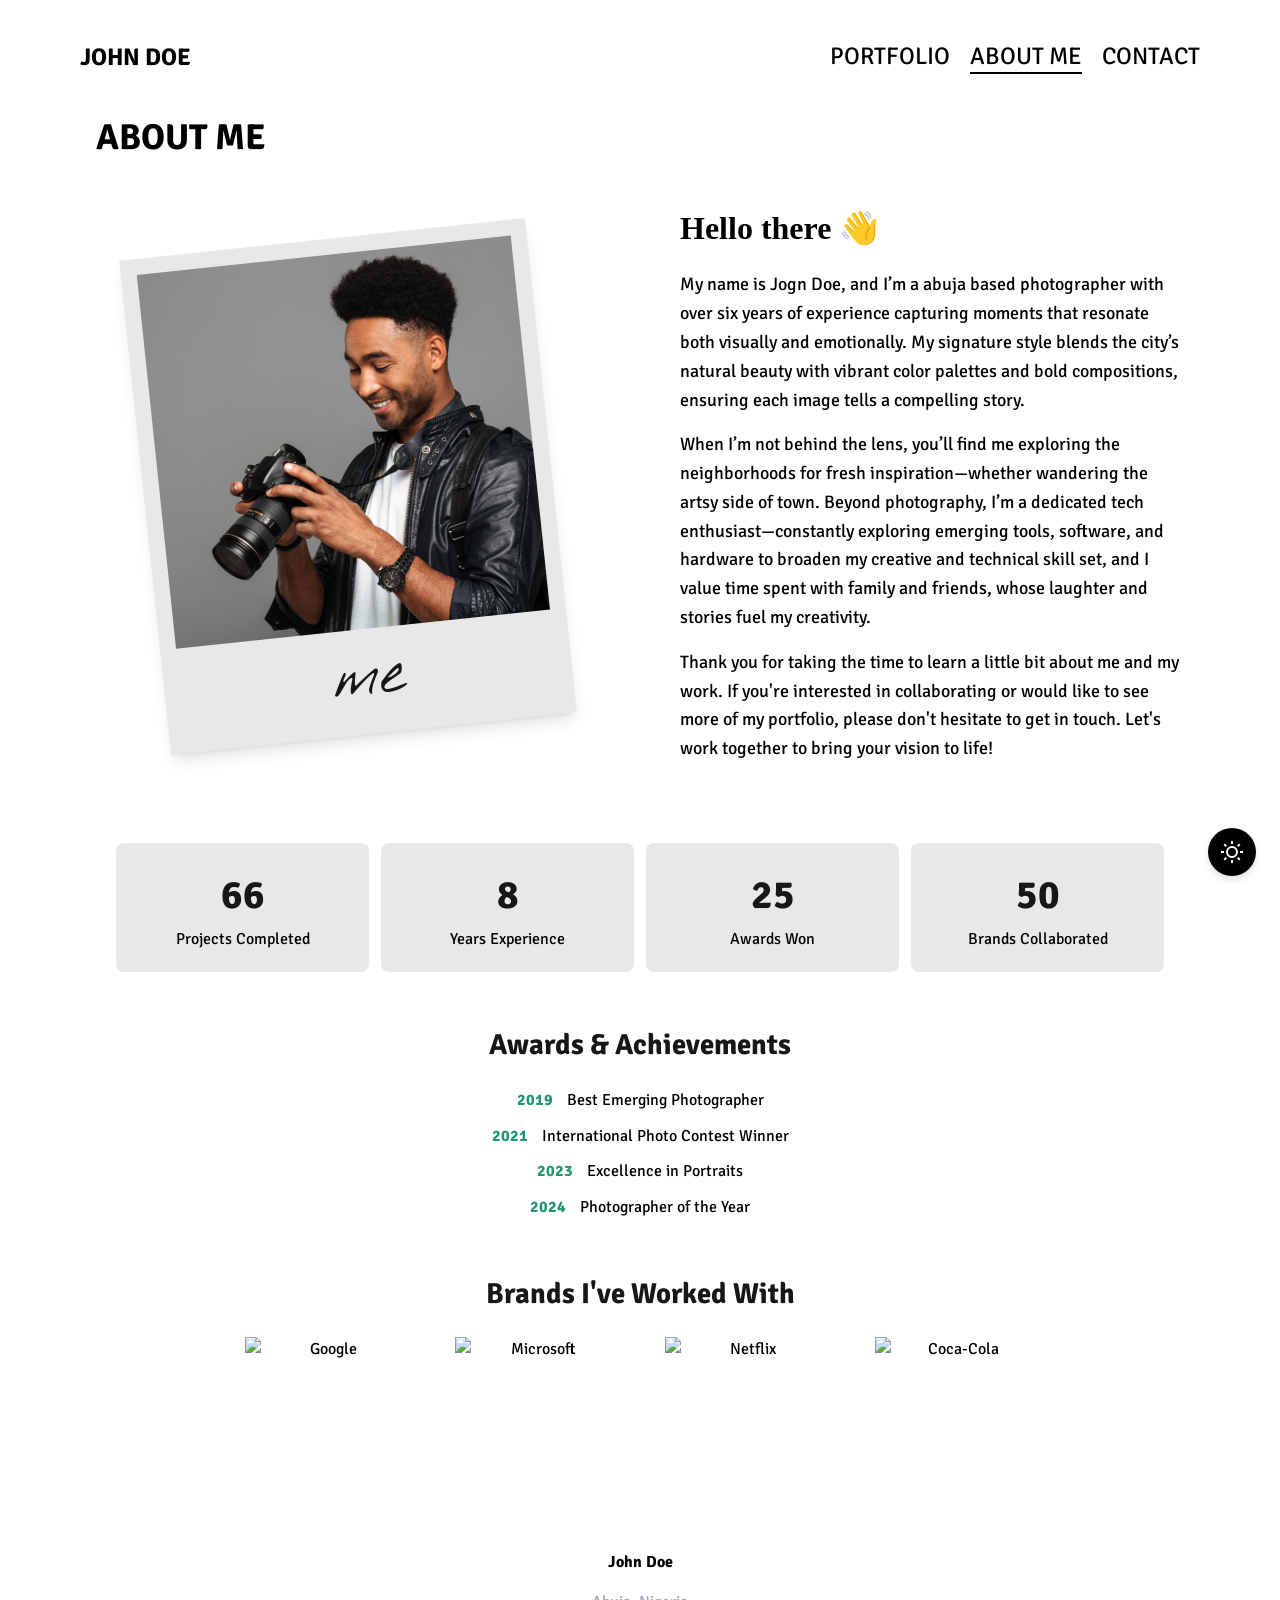
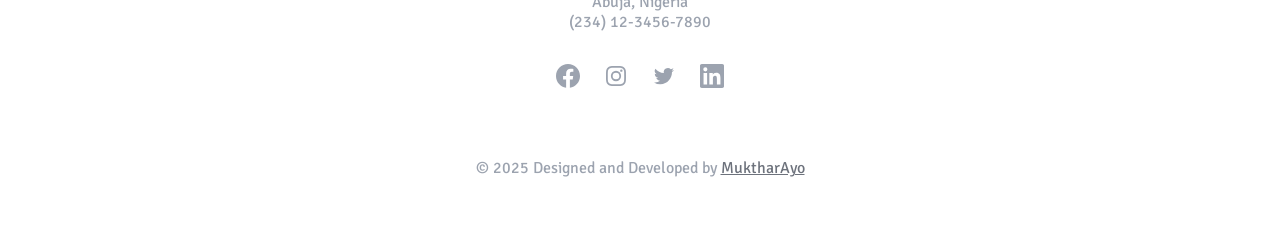
==== About.html @ ddb0d1b8 "Photgrapher portfolio" ====
<!DOCTYPE html>
<html lang="en" class="scroll-smooth">
  <head>
    <meta charset="UTF-8" />
    <meta http-equiv="X-UA-Compatible" content="IE=edge" />
    <meta name="viewport" content="width=device-width, initial-scale=1.0" />
    <title>John Doe - About Me</title>
    <meta
      name="description"
      content="Hello there, I'm John Doe – an intrepid explorer through the lens, on a relentless quest to capture the world's boundless wonders. Join me in unraveling the extraordinary through my lens as I embark on a visual journey like no other."
    />
    <link rel="stylesheet" href="styles.css" />
    <!-- AOS link -->
    <link rel="stylesheet" href="https://unpkg.com/aos@next/dist/aos.css" />
    <!-- Fonts -->
    <link rel="preconnect" href="https://fonts.gstatic.com" crossorigin />
    <link rel="preconnect" href="https://fonts.googleapis.com" />
    <link
      href="https://fonts.googleapis.com/css2?family=Nothing+You+Could+Do&family=Signika:wght@400;700&display=swap"
      rel="stylesheet"
    />
  </head>

  <body>
    <!-- theme-toggle -->
    <div class="theme-toggle" id="themeToggle">
      <svg
        xmlns="http://www.w3.org/2000/svg"
        viewBox="0 0 24 24"
        width="24"
        height="24"
      >
        <path fill="none" d="M0 0h24v24H0z" />
        <path
          d="M12 18a6 6 0 1 1 0-12 6 6 0 0 1 0 12zm0-2a4 4 0 1 0 0-8 4 4 0 0 0 0 8zM11 1h2v3h-2V1zm0 19h2v3h-2v-3zM3.515 4.929l1.414-1.414L7.05 5.636 5.636 7.05 3.515 4.93zM16.95 18.364l1.414-1.414 2.121 2.121-1.414 1.414-2.121-2.121zm2.121-14.85l1.414 1.415-2.121 2.121-1.414-1.414 2.121-2.121zM5.636 16.95l1.414 1.414-2.121 2.121-1.414-1.414 2.121-2.121zM23 11v2h-3v-2h3zM4 11v2H1v-2h3z"
        />
      </svg>
    </div>
    <!-- Navbar -->
    <header class="header">
      <nav class="nav" role="navigation">
        <div class="nav-container">
          <div class="nav-brand">
            <a href="index.html" class="brand-link">John Doe</a>
          </div>
          <div class="nav-toggle">
            <button
              class="hamburger"
              onclick="toggleMenu()"
              aria-label="Toggle menu"
            >
              <span class="hamburger-line"></span>
              <span class="hamburger-line"></span>
              <span class="hamburger-line"></span>
            </button>
          </div>
          <div class="nav-menu" id="navMenu">
            <ul class="nav-list">
              <li class="nav-item">
                <a href="index.html" class="nav-link">PORTFOLIO</a>
              </li>
              <li class="nav-item active">
                <a href="about.html" class="nav-link">ABOUT ME</a>
              </li>
              <li class="nav-item">
                <a href="contact.html" class="nav-link">CONTACT</a>
              </li>
            </ul>
          </div>
        </div>
      </nav>
    </header>

    <!-- Content -->
    <main class="main-content">
      <section class="about-section">
        <div class="container">
          <h1 class="page-title">ABOUT ME</h1>
          <div class="about-grid">
            <div class="about-photo" data-aos="fade-right">
              <div class="photo-card">
                <img
                  src="Assets/Images/close-up-portrait-young-happy-afro-american-man-holding-looking-photo-camera-screen.jpg"
                  alt="John Doe"
                  class="about-image"
                />
                <div class="photo-caption">
                  <p class="caption-text">me</p>
                </div>
              </div>
            </div>

            <div class="about-text" data-aos="fade-left">
              <div class="greeting">
                <p class="greeting-line">
                  Hello there <span class="wave">👋</span>
                </p>
              </div>

              <div class="about-paragraph">
                <p>
                  My name is Jogn Doe, and I’m a abuja based photographer with
                  over six years of experience capturing moments that resonate
                  both visually and emotionally. My signature style blends the
                  city’s natural beauty with vibrant color palettes and bold
                  compositions, ensuring each image tells a compelling story.
                </p>
                <p>
                  When I’m not behind the lens, you’ll find me exploring the
                  neighborhoods for fresh inspiration—whether wandering the
                  artsy side of town. Beyond photography, I’m a dedicated tech
                  enthusiast—constantly exploring emerging tools, software, and
                  hardware to broaden my creative and technical skill set, and I
                  value time spent with family and friends, whose laughter and
                  stories fuel my creativity.
                </p>
                <p>
                  Thank you for taking the time to learn a little bit about me
                  and my work. If you're interested in collaborating or would
                  like to see more of my portfolio, please don't hesitate to get
                  in touch. Let's work together to bring your vision to life!
                </p>
              </div>
            </div>
          </div>
        </div>
      </section>

      <section class="photographer-section">
        <div class="container">
          <!-- Stats -->
          <div class="stats" id="stats">
            <div data-aos="fade-up">
              <div class="stat-item">
                <h2 class="stat-number" data-target="150">0</h2>
                <p>Projects Completed</p>
              </div>
            </div>
            <div data-aos="fade-up" data-aos-delay="100">
              <div class="stat-item" data-aos="fade-up" data-aos-delay="100">
                <h2 class="stat-number" data-target="8">0</h2>
                <p>Years Experience</p>
              </div>
            </div>
            <div data-aos="fade-up" data-aos-delay="200">
              <div class="stat-item">
                <h2 class="stat-number" data-target="25">0</h2>
                <p>Awards Won</p>
              </div>
            </div>
            <div data-aos="fade-up" data-aos-delay="300">
              <div class="stat-item">
                <h2 class="stat-number" data-target="50">0</h2>
                <p>Brands Collaborated</p>
              </div>
            </div>
          </div>

          <!-- Awards Timeline -->
          <div class="awards">
            <h3 data-aos="fade-up">Awards & Achievements</h3>
            <ul>
              <li data-aos="fade-up">
                <span class="year">2019</span> Best Emerging Photographer
              </li>
              <li data-aos="fade-up" data-aos-delay="100">
                <span class="year">2021</span> International Photo Contest
                Winner
              </li>
              <li data-aos="fade-up" data-aos-delay="200">
                <span class="year">2023</span> Excellence in Portraits
              </li>
              <li data-aos="fade-up" data-aos-delay="300">
                <span class="year">2024</span> Photographer of the Year
              </li>
            </ul>
          </div>

          <!-- Brands -->
          <div class="brands">
            <h3 data-aos="fade-up">Brands I've Worked With</h3>
            <div class="brand-logos">
              <div class="brand" data-aos="fade-up">
                <img
                  src="https://upload.wikimedia.org/wikipedia/commons/thumb/2/2f/Google_2015_logo.svg/800px-Google_2015_logo.svg.png"
                  alt="Google"
                />
              </div>
              <div class="brand" data-aos="fade-up" data-aos-delay="100">
                <img
                  src="https://upload.wikimedia.org/wikipedia/commons/thumb/9/96/Microsoft_logo_%282012%29.svg/800px-Microsoft_logo_%282012%29.svg.png"
                  alt="Microsoft"
                />
              </div>
              <div class="brand" data-aos="fade-up" data-aos-delay="200">
                <img
                  src="https://upload.wikimedia.org/wikipedia/commons/thumb/0/08/Netflix_2015_logo.svg/800px-Netflix_2015_logo.svg.png"
                  alt="Netflix"
                />
              </div>
              <div class="brand" data-aos="fade-up" data-aos-delay="300">
                <img
                  src="https://upload.wikimedia.org/wikipedia/commons/thumb/c/ce/Coca-Cola_logo.svg/800px-Coca-Cola_logo.svg.png"
                  alt="Coca-Cola"
                />
              </div>
            </div>
          </div>
        </div>
      </section>
    </main>

    <!-- Footer -->
    <footer class="footer">
      <div class="footer-content">
        <div class="footer-info">
          <p class="footer-name"><strong>John Doe</strong></p>
          <p class="footer-address">
            Abuja, Nigeria<br />
            (234) 12-3456-7890
          </p>
          <div class="social-links">
            <a
              href="https://www.facebook.com"
              target="_blank"
              rel="noreferrer"
              aria-label="Facebook"
            >
              <svg
                width="24"
                height="24"
                fill="currentColor"
                viewBox="0 0 24 24"
              >
                <path
                  d="M24 12c0-6.6-5.4-12-12-12S0 5.4 0 12c0 5.99 4.388 10.954 10.125 11.854v-8.385H7.078V12h3.047V9.356c0-3.007 1.792-4.669 4.533-4.669 1.312 0 2.686.234 2.686.234v2.953H15.83c-1.491 0-1.956.925-1.956 1.874V12h3.328l-.532 3.469h-2.796v8.385C19.612 22.954 24 17.99 24 12z"
                />
              </svg>
            </a>
            <a
              href="https://www.instagram.com"
              target="_blank"
              rel="noreferrer"
              aria-label="Instagram"
            >
              <svg
                width="24"
                height="24"
                fill="currentColor"
                viewBox="0 0 24 24"
              >
                <path
                  d="M12.315 2c2.43 0 2.784.013 3.808.06 1.064.049 1.791.218 2.427.465a4.902 4.902 0 011.772 1.153 4.902 4.902 0 011.153 1.772c.247.636.416 1.363.465 2.427.048 1.067.06 1.407.06 4.123v.08c0 2.643-.012 2.987-.06 4.043-.049 1.064-.218 1.791-.465 2.427a4.902 4.902 0 01-1.153 1.772 4.902 4.902 0 01-1.772 1.153c-.636.247-1.363.416-2.427.465-1.067.048-1.407.06-4.123.06h-.08c-2.643 0-2.987-.012-4.043-.06-1.064-.049-1.791-.218-2.427-.465a4.902 4.902 0 01-1.772-1.153 4.902 4.902 0 01-1.153-1.772c-.247-.636-.416-1.363-.465-2.427-.047-1.024-.06-1.379-.06-3.808v-.63c0-2.43.013-2.784.06-3.808.049-1.064.218-1.791.465-2.427a4.902 4.902 0 011.153-1.772A4.902 4.902 0 015.45 2.525c.636-.247 1.363-.416 2.427-.465C8.901 2.013 9.256 2 11.685 2h.63zm-.081 1.802h-.468c-2.456 0-2.784.011-3.807.058-.975.045-1.504.207-1.857.344-.467.182-.8.398-1.15.748-.35.35-.566.683-.748 1.15-.137.353-.3.882-.344 1.857-.047 1.023-.058 1.351-.058 3.807v.468c0 2.456.011 2.784.058 3.807.045.975.207 1.504.344 1.857.182.466.399.8.748 1.15.35.35.683.566 1.15.748.353.137.882.3 1.857.344 1.054.048 1.37.058 4.041.058h.08c2.597 0 2.917-.01 3.96-.058.976-.045 1.505-.207 1.858-.344.466-.182.8-.398 1.15-.748.35-.35.566-.683.748-1.15.137-.353.3-.882.344-1.857.048-1.055.058-1.37.058-4.041v-.08c0-2.597-.01-2.917-.058-3.96-.045-.976-.207-1.505-.344-1.858a3.097 3.097 0 00-.748-1.15 3.098 3.098 0 00-1.15-.748c-.353-.137-.882-.3-1.857-.344-1.023-.047-1.351-.058-3.807-.058zM12 6.865a5.135 5.135 0 110 10.27 5.135 5.135 0 010-10.27zm0 1.802a3.333 3.333 0 100 6.666 3.333 3.333 0 000-6.666zm5.338-3.205a1.2 1.2 0 110 2.4 1.2 1.2 0 010-2.4z"
                />
              </svg>
            </a>
            <a
              href="https://twitter.com"
              target="_blank"
              rel="noreferrer"
              aria-label="Twitter"
            >
              <svg
                width="24"
                height="24"
                fill="currentColor"
                viewBox="0 0 24 24"
              >
                <path
                  d="M8.29 20.251c7.547 0 11.675-6.253 11.675-11.675 0-.178 0-.355-.012-.53A8.348 8.348 0 0022 5.92a8.19 8.19 0 01-2.357.646 4.118 4.118 0 001.804-2.27 8.224 8.224 0 01-2.605.996 4.107 4.107 0 00-6.993 3.743 11.65 11.65 0 01-8.457-4.287 4.106 4.106 0 001.27 5.477A4.072 4.072 0 012.8 9.713v.052a4.105 4.105 0 003.292 4.022 4.095 4.095 0 01-1.853.07 4.108 4.108 0 003.834 2.85A8.233 8.233 0 012 18.407a11.616 11.616 0 006.29 1.84"
                />
              </svg>
            </a>
            <a
              href="https://www.linkedin.com"
              target="_blank"
              rel="noreferrer"
              aria-label="LinkedIn"
            >
              <svg
                width="24"
                height="24"
                fill="currentColor"
                viewBox="0 0 24 24"
              >
                <path
                  d="M20.447 20.452h-3.554v-5.569c0-1.328-.027-3.037-1.852-3.037-1.853 0-2.136 1.445-2.136 2.939v5.667H9.351V9h3.414v1.561h.046c.477-.9 1.637-1.85 3.37-1.85 3.601 0 4.267 2.37 4.267 5.455v6.286zM5.337 7.433a2.062 2.062 0 01-2.063-2.065 2.064 2.064 0 112.063 2.065zm1.782 13.019H3.555V9h3.564v11.452zM22.225 0H1.771C.792 0 0 .774 0 1.729v20.542C0 23.227.792 24 1.771 24h20.451C23.2 24 24 23.227 24 22.271V1.729C24 .774 23.2 0 22.222 0h.003z"
                />
              </svg>
            </a>
          </div>
        </div>
        <p class="footer-credit">
          © 2025 Designed and Developed by
          <a href="https://github.com/MuktharAyo" class="credit-link"
            >MuktharAyo</a
          >
        </p>
      </div>
    </footer>

    <script>
      document.addEventListener("DOMContentLoaded", () => {
        const counters = document.querySelectorAll(".stat-number");
        const speed = 200;

        counters.forEach((counter) => {
          const updateCount = () => {
            const target = +counter.getAttribute("data-target");
            const count = +counter.innerText;
            const increment = Math.ceil(target / speed);

            if (count < target) {
              counter.innerText = count + increment;
              setTimeout(updateCount, 20);
            } else {
              counter.innerText = target;
            }
          };
          updateCount();
        });
      });
    </script>
    <script src="script.js"></script>
    <!-- AOS scroll-reveal-js -->
    <script src="https://unpkg.com/aos@next/dist/aos.js"></script>
    <script>
      AOS.init({
        duration: 800,
        offset: 50,
      });
      // AOS.init();
    </script>
  </body>
</html>
---- styles.css ----
/* Reset and Base Styles */
* {
  margin: 0;
  padding: 0;
  box-sizing: border-box;
  outline: none;
}
:root {
  /* dark-mode */
  --bg: #000000;
  --fg: #ffffff;
  --card-bg: #171717;
  --title-text: #e2e8f0;
  --subtitle: #9ca3af;
  --other: #6d727c;
}

.light {
  /* light mode overrides */
  --bg: #ffffff;
  --fg: #000000;
  --card-bg: #e8e8e8;
  --title-text: #171717;
  --subtitle: #9ca3af;
  --other: #6d727c;
}

html {
  scroll-behavior: smooth;
}

body {
  font-family: "Signika", sans-serif;
  line-height: 1.6;
  color: var(--fg);
  background-color: var(--bg);
  transition: background-color 0.3s, color 0.3s;
  padding: 0 1.25rem;
}

/* Container */
.container {
  max-width: 1200px;
  margin: 0 auto;
  padding: 0 1rem;
  overflow: hidden;
}

/* Typography */
h1,
h2,
h3,
h4,
h5,
h6 {
  font-family: "Signika", sans-serif;
  font-weight: 700;
}

.page-title {
  font-size: 2.25rem;
  line-height: 2.5rem;
  font-weight: 700;
  padding-top: 2.5rem;
  padding-bottom: 2rem;
}

/* Header and Navigation */
.header {
  display: flex;
  width: 100%;
  overflow: hidden;
  padding-top: 2.5rem;
  padding-bottom: 0.25rem;
}

.nav {
  width: 100%;
}

.nav-container {
  max-width: 1200px;
  margin: 0 auto;
  display: flex;
  flex-wrap: wrap;
  align-items: center;
  justify-content: space-between;
}

.nav-brand {
  margin-right: 1rem;
}

.brand-link {
  font-size: 1.5rem;
  line-height: 2rem;
  font-family: "Signika", sans-serif;
  font-weight: 700;
  text-transform: uppercase;
  text-decoration: none;
  color: inherit;
}

.nav-toggle {
  display: none;
  margin-left: auto;
}

.hamburger {
  background: none;
  border: none;
  width: 1.25rem;
  height: 1.25rem;
  position: relative;
  cursor: pointer;
  -webkit-tap-highlight-color: transparent;
}

.hamburger-line {
  display: block;
  position: absolute;
  height: 0.125rem;
  width: 1.25rem;
  background-color: var(--fg);
  transition: all 0.5s ease-in-out;
}

.hamburger-line:nth-child(1) {
  top: 0.375rem;
}

.hamburger-line:nth-child(2) {
  top: 0.625rem;
}

.hamburger-line:nth-child(3) {
  top: 0.875rem;
}

.hamburger.active .hamburger-line:nth-child(1) {
  transform: rotate(45deg);
  top: 0.625rem;
}

.hamburger.active .hamburger-line:nth-child(2) {
  opacity: 0;
}

.hamburger.active .hamburger-line:nth-child(3) {
  transform: rotate(-45deg);
  top: 0.625rem;
}

.nav-menu {
  width: 100%;
  max-height: 0;
  overflow: hidden;
  transition: max-height 0.5s ease-out;
}

.nav-menu.active {
  max-height: 200px;
}

.nav-list {
  display: flex;
  flex-direction: column;
  list-style: none;
  margin-top: 1.25rem;
}

.nav-item {
  transition: all 0.3s ease;
  position: relative;
  max-width: max-content;
}

.nav-link {
  font-family: "Signika", sans-serif;
  font-size: 1.5rem;
  line-height: 2rem;
  text-decoration: none;
  color: inherit;
  display: block;
  padding: 0.5rem 0;
  -webkit-tap-highlight-color: transparent;
}

.nav-item.active .nav-link::after {
  content: "";
  display: block;
  height: 0.125rem;
  background-color: currentColor;
  width: 100%;
}

.nav-item:not(.active) .nav-link::after {
  content: "";
  display: block;
  height: 0.125rem;
  background-color: currentColor;
  width: 0;
  transition: width 0.5s ease;
}

.nav-item:not(.active):hover .nav-link::after {
  width: 100%;
}

/* Desktop Navigation */
@media (max-width: 767px) {
  .nav-toggle {
    display: block;
  }
}
@media (min-width: 768px) {
  /* .nav-toggle {
    display: block;
  } */

  .nav-menu {
    width: auto;
    max-height: none;
    flex-grow: 1;
    display: flex;
    align-items: center;
  }

  .nav-list {
    flex-direction: row;
    margin-top: 0;
    margin-left: auto;
    gap: 1.25rem;
  }

  .nav-link {
    padding: 0;
  }

  .nav-item.active .nav-link::after,
  .nav-item:not(.active) .nav-link::after {
    display: block;
  }

  body {
    padding: 0 5rem;
  }
}

/* Main Content */
/* .main-content {
  min-height: 50vh;
} */

/* Gallery Styles */
/* .gallery {
  color: #ff0000;
} */

.gallery-grid {
  columns: 3;
  gap: 8px;
}

.gallery-grid a {
  display: block;
  overflow: hidden;
  position: relative;
  margin-bottom: 8px;
}

.gallery-image {
  display: block;
  width: 100%;
  height: 100%;
  object-fit: cover;
  object-position: center;
  transition: all 1s;
}

.gallery-grid a:hover .gallery-image {
  transform: scale(1.1);
}

/* Responsive Gallery */
@media (max-width: 767px) {
  .gallery-grid {
    columns: 2;
  }
}

/* About Page Styles */

.about-grid {
  display: grid;
  grid-template-columns: 1fr 1fr;
  gap: 5rem;
  align-items: center;
}

.about-photo {
  padding: 3rem;
}
.photo-card {
  background-color: var(--card-bg);
  padding: 1rem;
  box-shadow: 0 10px 15px -3px rgba(0, 0, 0, 0.1),
    0 4px 6px -4px rgba(0, 0, 0, 0.1);
  transition: all 0.5s ease;
  transform: rotate(-6deg);
}
.photo-card:hover {
  transform: rotate(0deg);
}
.about-image {
  width: 100%;
  aspect-ratio: 1;
  object-fit: cover;
}

.photo-caption {
  padding: 10px;
  text-align: center;
}
.caption-text {
  color: var(--title-text);
  font-size: 3.75rem;
  line-height: 1;
  font-family: "Nothing You Could Do", cursive;
}

.about-text {
  display: flex;
  flex-direction: column;
  gap: 1.3rem;
}
.greeting {
  text-align: left;
  line-height: 1.5;
}
.greeting-line {
  font-size: 2rem;
  line-height: 2.25rem;
  font-family: serif;
  font-weight: 700;
  margin-bottom: 0.25rem;
}
.about-paragraph {
  display: flex;
  flex-direction: column;
  gap: 1rem;
}
.about-paragraph p {
  font-size: 18px;
  font-weight: 400;
}
.wave {
  animation: wave 2.5s infinite;
  transform-origin: 70% 70%;
  display: inline-block;
}

@keyframes wave {
  0% {
    transform: rotate(0deg);
  }
  10% {
    transform: rotate(14deg);
  }
  20% {
    transform: rotate(-8deg);
  }
  30% {
    transform: rotate(14deg);
  }
  40% {
    transform: rotate(-4deg);
  }
  50% {
    transform: rotate(10deg);
  }
  60% {
    transform: rotate(0deg);
  }
  100% {
    transform: rotate(0deg);
  }
}

.photographer-section {
  padding: 60px 20px;
  text-align: center;
  overflow: hidden;
}
.stats {
  display: grid;
  grid-template-columns: repeat(4, 1fr);
  gap: 12px;
  margin-bottom: 50px;
}
.stat-item {
  background: var(--card-bg);
  padding: 20px;
  border-radius: 8px;
}
.stat-number {
  font-size: 2.5em;
  margin: 0;
  color: var(--title-text);
}
.awards {
  margin-bottom: 50px;
}
.awards h3 {
  margin-bottom: 20px;
  font-size: 1.8em;
  color: var(--title-text);
}
.awards ul {
  list-style: none;
  padding: 0;
}
.awards li {
  margin: 10px 0;
  opacity: 0;
}
.year {
  font-weight: bold;
  margin-right: 10px;
  color: #219673;
}

.brands h3 {
  margin-bottom: 20px;
  font-size: 1.8em;
  color: var(--title-text);
}
.brand-logos {
  display: flex;
  justify-content: center;
  align-items: center;
  gap: 50px;
  flex-wrap: wrap;
}
.brand {
  min-width: 160px;
  max-width: 170px;
  max-height: max-content;
  overflow: hidden;
}
.brand img {
  display: inline-block;
  width: 100%;
}
@media (max-width: 768px) {
  .about-grid {
    grid-template-columns: 1fr;
    gap: 3.5rem;
    margin-top: 2rem;
  }
  .about-text {
    text-align: center;
  }
  .about-photo {
    padding: 1.5rem;
  }
  .greeting {
    text-align: center;
  }
   .photo-card {
    transform: rotate(0deg);
  }
  .stats {
    grid-template-columns: 1fr 1fr;
    margin-bottom: 50px;
  }
  .stat-item {
    width: 200px;
    height: 200px;
  }
  @media (max-width: 525px) {
    .stat-item {
      width: 180px;
      height: 180px;
    }
    .brand-logos {
      gap: 24px;
    }
  }
  @media (max-width: 450px) {
    .stat-item {
      width: 160px;
      height: 160px;
    }
  }
}

/* Contact Page Styles */
.contact-grid {
  display: grid;
  grid-template-columns: 1fr 1fr;
  gap: 4rem;
  align-items: center;
}

.contact-form {
  max-width: 768px;
}

.form {
  display: flex;
  flex-direction: column;
  gap: 2rem;
}

.form-group {
  display: flex;
  flex-direction: column;
  gap: 8px;
}

.form-label {
  display: block;
  font-size: 0.875rem;
  line-height: 1.25rem;
  font-weight: 500;
  color: var(--subtitle);
}

.form-input,
.form-textarea {
  box-shadow: 0 1px 2px 0 rgba(0, 0, 0, 0.05);
  background: var(--card-bg);
  border: none;
  color: var(--fg);
  font-size: 0.875rem;
  line-height: 1.25rem;
  border-radius: 0.5rem;
  padding: 0.75rem;
  width: 100%;
  transition: all 0.3s ease;
}
.form-input::placeholder,
.form-textarea::placeholder {
  color: var(--other);
}
.form-input:focus,
.form-textarea:focus {
  border: 1px solid var(--fg);
}
.form-textarea {
  resize: vertical;
}

.form-button {
  padding: 0.75rem 1.25rem;
  font-size: 0.875rem;
  line-height: 1.25rem;
  font-weight: 500;
  text-align: center;
  background: var(--fg);
  color: var(--bg);
  border: 1px solid var(--fg);
  border-radius: 0.5rem;
  cursor: pointer;
  transition: all 0.4s ease;
  width: fit-content;
}
.form-button:hover {
  background: none;
  color: var(--fg);
}

.contact-image {
  display: flex;
  position: relative;
  padding: 3rem;
}

.contact-photo-card {
  background-color: var(--card-bg);
  padding: 16px;
  box-shadow: 0 10px 15px -3px rgba(0, 0, 0, 0.1),
    0 4px 6px -4px rgba(0, 0, 0, 0.1);
  border: 1px solid var(--fg);
  transition: all 0.5s ease;
  transform: rotate(6deg);
  position: relative;
}

.contact-photo-card:hover {
  transform: rotate(0deg);
}

.contact-photo {
  aspect-ratio: 1;
  width: 100%;
  object-fit: cover;
  filter: grayscale();
}

/* Desktop Contact Page */
@media (max-width: 768px) {
  .contact-grid {
    grid-template-columns: 1fr;
  }
  .contact-image {
    order: 1;
  }
  .contact-form {
    order: 2;
  }
  .contact-photo-card {
    transform: rotate(0deg);
  }
}

/* Footer Styles */
.footer {
  margin-top: 4rem;
}

.footer-content {
  max-width: 1280px;
  padding: 4rem 0;
  margin: 0 auto;
  display: grid;
  grid-template-columns: 1fr;
  gap: 2rem;
  text-align: center;
}

.footer-info {
  display: flex;
  flex-direction: column;
  align-items: center;
}

.footer-name {
  font-family: "Signika", sans-serif;
  font-weight: 700;
}

.footer-address {
  margin-top: 1rem;
  font-size: 1rem;
  line-height: 1.25rem;
  color: var(--subtitle);
}

.social-links {
  display: flex;
  margin: 0 auto;
  gap: 1.5rem;
  margin-top: 2rem;
  color: var(--subtitle);
}

.social-links a {
  transition: opacity 0.3s ease;
  color: inherit;
}

.social-links a:hover {
  opacity: 0.75;
}

.footer-credit {
  margin-top: 2rem;
  font-size: 1rem;
  line-height: 1rem;
  color: var(--subtitle);
  text-align: center;
}

.credit-link {
  color: var(--other);
  text-decoration: underline;
}

/* Responsive adjustments */
@media (max-width: 640px) {
  .container {
    padding: 0;
  }
  .page-title {
    font-size: 2rem;
  }
}

/* Theme toggle */
.theme-toggle {
  position: fixed;
  bottom: 1.5rem;
  right: 1.5rem;
  width: 3rem;
  height: 3rem;
  border-radius: 50%;
  background-color: #fff;
  display: flex;
  align-items: center;
  justify-content: center;
  cursor: pointer;
  box-shadow: 0 4px 6px rgba(0, 0, 0, 0.1);
  z-index: 100;
  transition: background-color 0.4s, transform 0.4s;
}
.theme-toggle svg {
  fill: black;
}
.light .theme-toggle svg {
  fill: #fff;
}
.light .theme-toggle {
  background-color: #000;
  color: #fff;
}
.theme-toggle:hover {
  transform: scale(1.1);
}
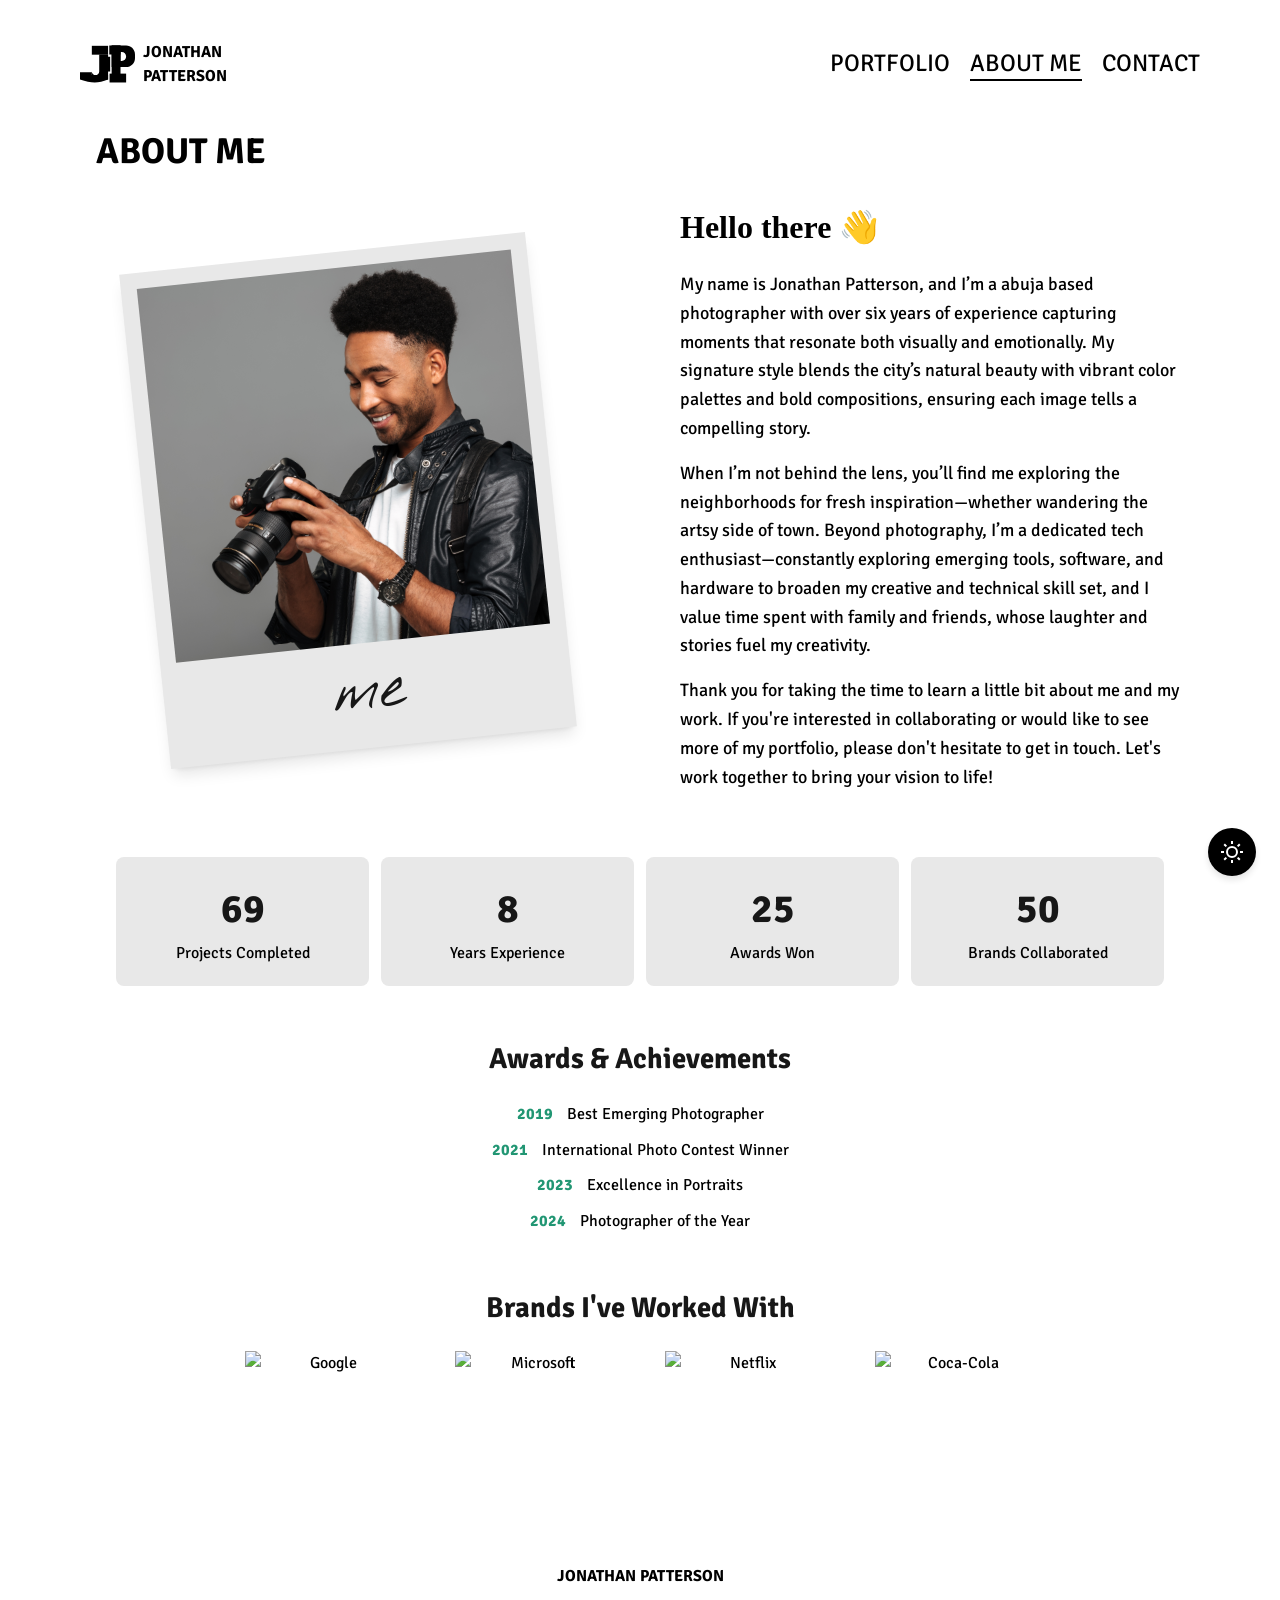
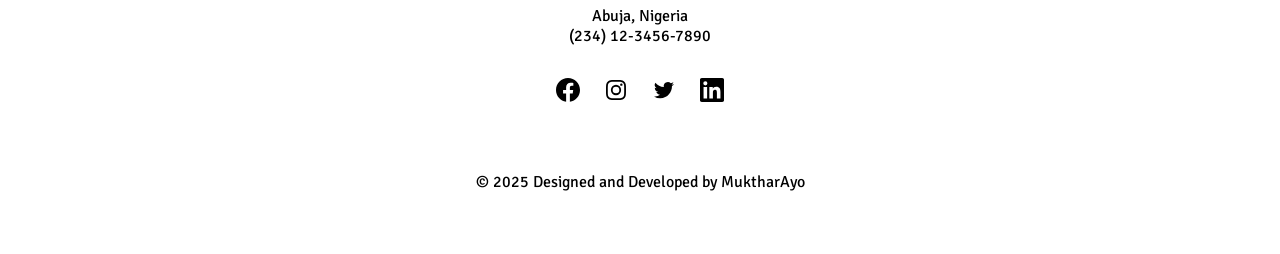
==== commit f97f7ddd: "Updated" ====
--- a/About.html
+++ b/About.html
@@ -4,11 +4,12 @@
     <meta charset="UTF-8" />
     <meta http-equiv="X-UA-Compatible" content="IE=edge" />
     <meta name="viewport" content="width=device-width, initial-scale=1.0" />
-    <title>John Doe - About Me</title>
+    <title>Jonathan Patterson - About Me</title>
     <meta
       name="description"
-      content="Hello there, I'm John Doe – an intrepid explorer through the lens, on a relentless quest to capture the world's boundless wonders. Join me in unraveling the extraordinary through my lens as I embark on a visual journey like no other."
+      content="Hello there, I'm Jonathan Patterson – an intrepid explorer through the lens, on a relentless quest to capture the world's boundless wonders. Join me in unraveling the extraordinary through my lens as I embark on a visual journey like no other."
     />
+    <link rel="icon" href="Assets/Images/JP-Logo.svg" />
     <link rel="stylesheet" href="styles.css" />
     <!-- AOS link -->
     <link rel="stylesheet" href="https://unpkg.com/aos@next/dist/aos.css" />
@@ -41,7 +42,50 @@
       <nav class="nav" role="navigation">
         <div class="nav-container">
           <div class="nav-brand">
-            <a href="index.html" class="brand-link">John Doe</a>
+               <a href="index.html" class="brand-link"
+              >
+              <svg
+                xmlns="http://www.w3.org/2000/svg"
+                width="50"
+                height="35"
+                viewBox="0 0 50 35"
+                fill="none"
+              >
+                <path
+                  d="M28.7634 0.698914H36.8279V27.5806H28.7634V0.698914Z"
+                  fill="white"
+                />
+                <path
+                  d="M26.6129 0.698918L36.8279 0.698914L36.828 8.76343H26.6129V0.698918Z"
+                  fill="white"
+                />
+                <path
+                  d="M26.8817 26.2365H41.9355V34.3011H26.8817V26.2365Z"
+                  fill="white"
+                />
+                <path
+                  d="M41.9353 0.698914C46.3892 0.698914 49.9997 4.30949 49.9998 8.76337V12.2585C49.9995 16.7122 46.3891 20.3229 41.9353 20.3229H28.7634V0.698914H41.9353ZM36.8279 6.61298V14.6774H37.9031C40.13 14.6774 41.9353 12.8721 41.9353 10.6452C41.9353 8.41825 40.13 6.61298 37.9031 6.61298H36.8279Z"
+                  fill="white"
+                />
+                <path
+                  d="M25.2688 10.914H27.4194V24.3548H25.2688V10.914Z"
+                  fill="white"
+                />
+                <path
+                  d="M10.7527 0.967734H25.5376V9.03225H10.7527V0.967734Z"
+                  fill="white"
+                />
+                <path
+                  d="M25.5376 31.6129H10.7527V24.2204C10.7527 26.0761 12.2572 27.5807 14.113 27.5807C15.9687 27.5806 17.4733 26.0761 17.4733 24.2204V8.76343H25.5376V31.6129Z"
+                  fill="white"
+                />
+                <path
+                  d="M10.7529 27.5809H25.5381V31.6679C16.1592 35.2986 10.4827 35.0579 0 31.6679V24.8925H10.7529V27.5809Z"
+                  fill="white"
+                />
+              </svg>
+              <span>Jonathan <br>Patterson</span>
+            </a>
           </div>
           <div class="nav-toggle">
             <button
@@ -81,7 +125,7 @@
               <div class="photo-card">
                 <img
                   src="Assets/Images/close-up-portrait-young-happy-afro-american-man-holding-looking-photo-camera-screen.jpg"
-                  alt="John Doe"
+                  alt="Jonathan Patterson"
                   class="about-image"
                 />
                 <div class="photo-caption">
@@ -99,7 +143,7 @@
 
               <div class="about-paragraph">
                 <p>
-                  My name is Jogn Doe, and I’m a abuja based photographer with
+                  My name is Jonathan Patterson, and I’m a abuja based photographer with
                   over six years of experience capturing moments that resonate
                   both visually and emotionally. My signature style blends the
                   city’s natural beauty with vibrant color palettes and bold
@@ -214,7 +258,7 @@
     <footer class="footer">
       <div class="footer-content">
         <div class="footer-info">
-          <p class="footer-name"><strong>John Doe</strong></p>
+          <p class="footer-name"><strong>Jonathan Patterson</strong></p>
           <p class="footer-address">
             Abuja, Nigeria<br />
             (234) 12-3456-7890
--- a/styles.css
+++ b/styles.css
@@ -12,7 +12,6 @@
   --card-bg: #171717;
   --title-text: #e2e8f0;
   --subtitle: #9ca3af;
-  --other: #6d727c;
 }
 
 .light {
@@ -22,7 +21,6 @@
   --card-bg: #e8e8e8;
   --title-text: #171717;
   --subtitle: #9ca3af;
-  --other: #6d727c;
 }
 
 html {
@@ -56,6 +54,9 @@
   font-family: "Signika", sans-serif;
   font-weight: 700;
 }
+a {
+  text-decoration: none;
+}
 
 .page-title {
   font-size: 2.25rem;
@@ -92,13 +93,24 @@
 }
 
 .brand-link {
-  font-size: 1.5rem;
-  line-height: 2rem;
+  display: flex;
+  align-items: center;
+  gap: 8px;
+}
+.brand-link svg {
+  width: 55px;
+  height: 40px;
+}
+.light .brand-link svg path {
+  fill: var(--fg);
+}
+.brand-link span {
+  font-size: 1rem;
+  line-height: 1.5;
   font-family: "Signika", sans-serif;
   font-weight: 700;
   text-transform: uppercase;
-  text-decoration: none;
-  color: inherit;
+  color: var(--fg);
 }
 
 .nav-toggle {
@@ -179,7 +191,6 @@
   font-family: "Signika", sans-serif;
   font-size: 1.5rem;
   line-height: 2rem;
-  text-decoration: none;
   color: inherit;
   display: block;
   padding: 0.5rem 0;
@@ -207,17 +218,30 @@
   width: 100%;
 }
 
-/* Desktop Navigation */
 @media (max-width: 767px) {
   .nav-toggle {
     display: block;
   }
-}
+  @media (max-width: 600px) {
+    .header {
+      padding-top: 1.5rem;
+    }
+    .brand-link {
+      gap: 5px;
+    }
+    .brand-link svg {
+      width: 40px;
+      height: 25px;
+    }
+
+    .brand-link span {
+      font-size: 0.7rem;
+      line-height: 1.2;
+    }
+  }
+}
+/* Desktop Navigation */
 @media (min-width: 768px) {
-  /* .nav-toggle {
-    display: block;
-  } */
-
   .nav-menu {
     width: auto;
     max-height: none;
@@ -467,7 +491,7 @@
   .greeting {
     text-align: center;
   }
-   .photo-card {
+  .photo-card {
     transform: rotate(0deg);
   }
   .stats {
@@ -639,13 +663,14 @@
 .footer-name {
   font-family: "Signika", sans-serif;
   font-weight: 700;
+  text-transform: uppercase;
 }
 
 .footer-address {
   margin-top: 1rem;
   font-size: 1rem;
   line-height: 1.25rem;
-  color: var(--subtitle);
+  color: var(--fg);
 }
 
 .social-links {
@@ -653,7 +678,7 @@
   margin: 0 auto;
   gap: 1.5rem;
   margin-top: 2rem;
-  color: var(--subtitle);
+  color: var(--fg);
 }
 
 .social-links a {
@@ -669,13 +694,15 @@
   margin-top: 2rem;
   font-size: 1rem;
   line-height: 1rem;
-  color: var(--subtitle);
+  color: var(--fg);
   text-align: center;
 }
 
 .credit-link {
-  color: var(--other);
-  text-decoration: underline;
+  color: var(--fg);
+}
+.credit-link:hover {
+ text-decoration: underline;
 }
 
 /* Responsive adjustments */
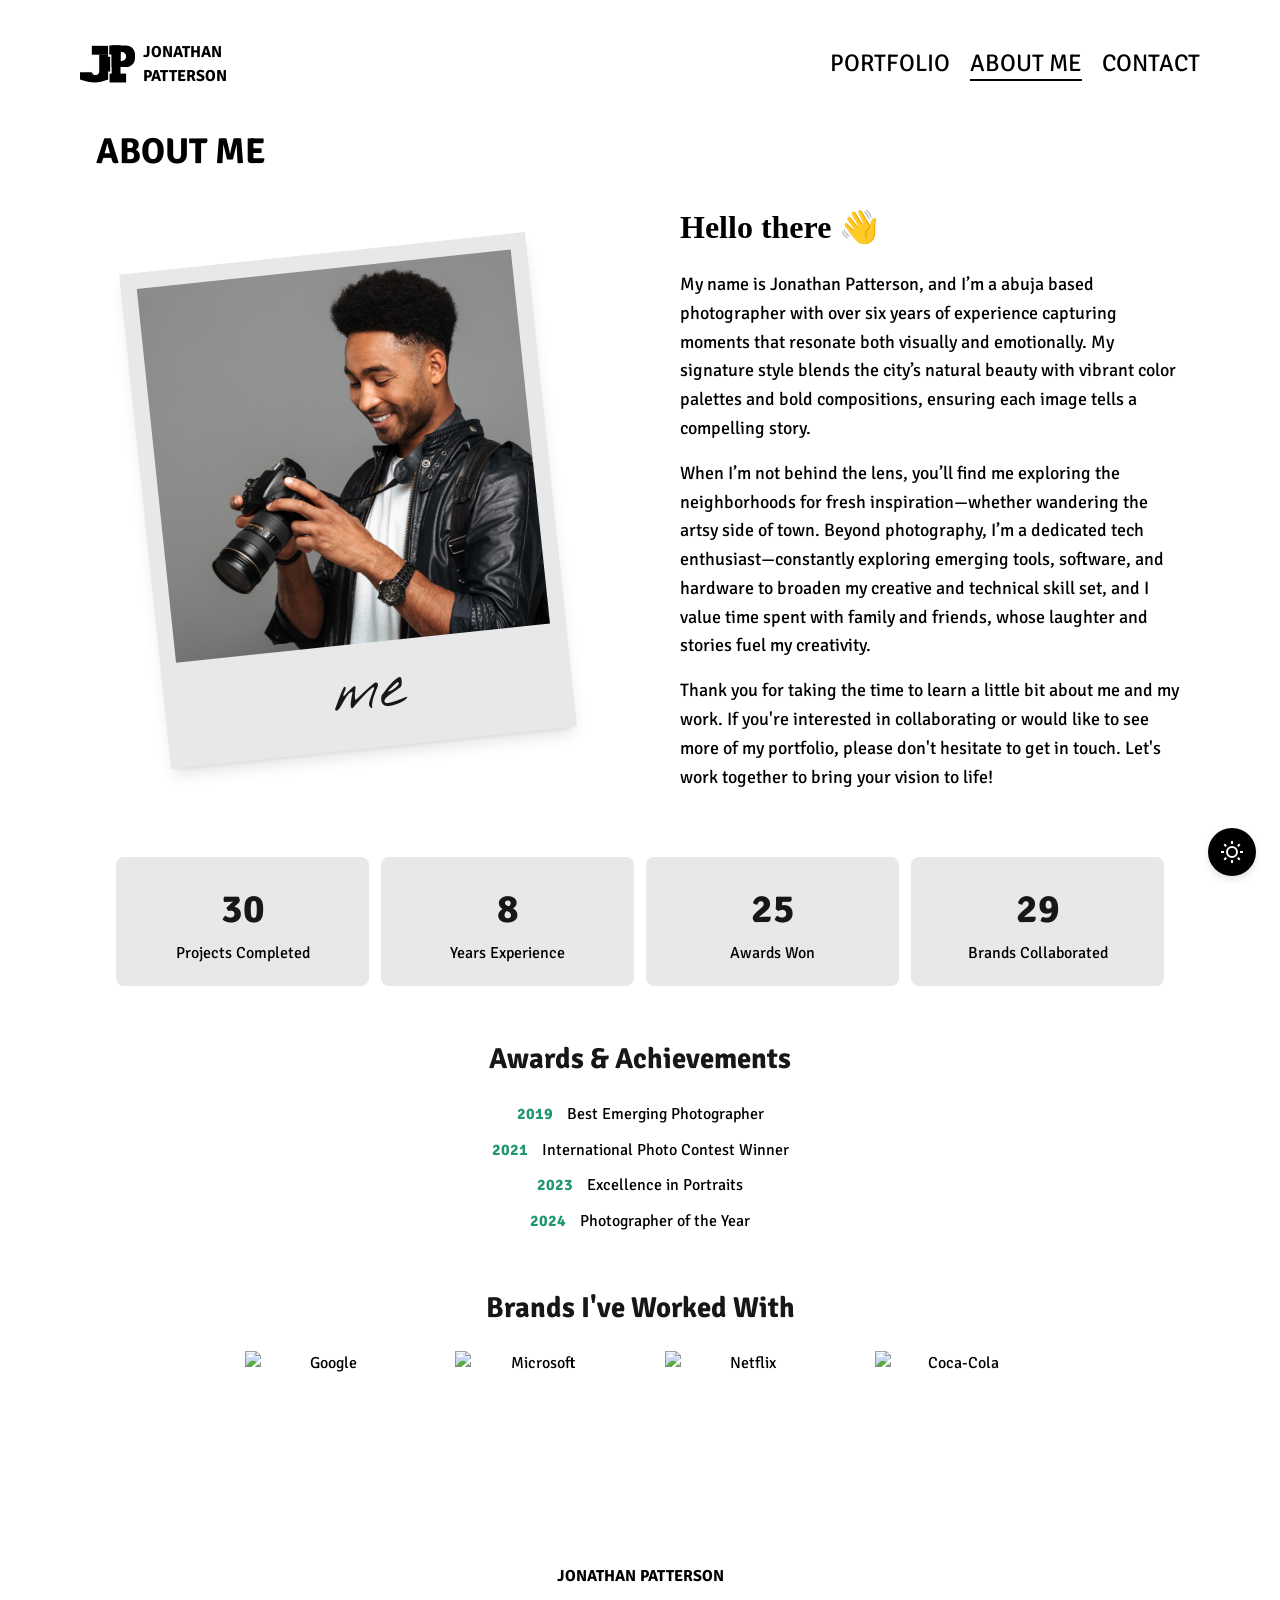
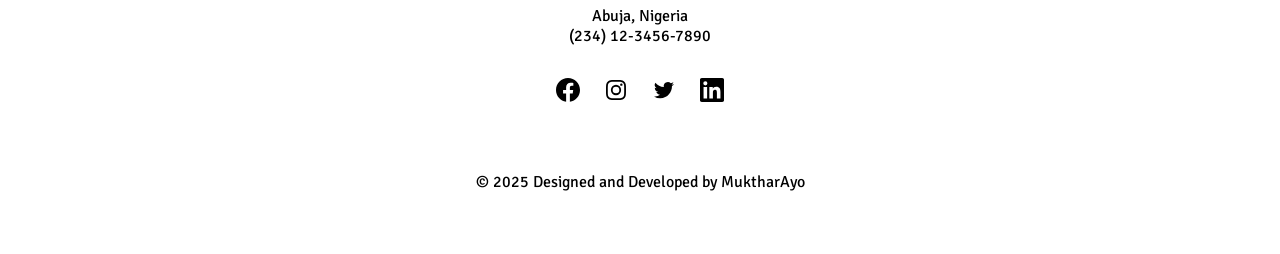
==== commit 4117bfa4: "Updated" ====
--- a/About.html
+++ b/About.html
@@ -42,8 +42,7 @@
       <nav class="nav" role="navigation">
         <div class="nav-container">
           <div class="nav-brand">
-               <a href="index.html" class="brand-link"
-              >
+            <a href="index.html" class="brand-link">
               <svg
                 xmlns="http://www.w3.org/2000/svg"
                 width="50"
@@ -84,7 +83,7 @@
                   fill="white"
                 />
               </svg>
-              <span>Jonathan <br>Patterson</span>
+              <span>Jonathan <br />Patterson</span>
             </a>
           </div>
           <div class="nav-toggle">
@@ -143,11 +142,12 @@
 
               <div class="about-paragraph">
                 <p>
-                  My name is Jonathan Patterson, and I’m a abuja based photographer with
-                  over six years of experience capturing moments that resonate
-                  both visually and emotionally. My signature style blends the
-                  city’s natural beauty with vibrant color palettes and bold
-                  compositions, ensuring each image tells a compelling story.
+                  My name is Jonathan Patterson, and I’m a abuja based
+                  photographer with over six years of experience capturing
+                  moments that resonate both visually and emotionally. My
+                  signature style blends the city’s natural beauty with vibrant
+                  color palettes and bold compositions, ensuring each image
+                  tells a compelling story.
                 </p>
                 <p>
                   When I’m not behind the lens, you’ll find me exploring the
@@ -343,35 +343,12 @@
       </div>
     </footer>
 
-    <script>
-      document.addEventListener("DOMContentLoaded", () => {
-        const counters = document.querySelectorAll(".stat-number");
-        const speed = 200;
-
-        counters.forEach((counter) => {
-          const updateCount = () => {
-            const target = +counter.getAttribute("data-target");
-            const count = +counter.innerText;
-            const increment = Math.ceil(target / speed);
-
-            if (count < target) {
-              counter.innerText = count + increment;
-              setTimeout(updateCount, 20);
-            } else {
-              counter.innerText = target;
-            }
-          };
-          updateCount();
-        });
-      });
-    </script>
     <script src="script.js"></script>
     <!-- AOS scroll-reveal-js -->
     <script src="https://unpkg.com/aos@next/dist/aos.js"></script>
     <script>
       AOS.init({
         duration: 800,
-        offset: 50,
       });
       // AOS.init();
     </script>
--- a/styles.css
+++ b/styles.css
@@ -11,7 +11,7 @@
   --fg: #ffffff;
   --card-bg: #171717;
   --title-text: #e2e8f0;
-  --subtitle: #9ca3af;
+  --subtitle: #707080;
 }
 
 .light {
@@ -20,7 +20,7 @@
   --fg: #000000;
   --card-bg: #e8e8e8;
   --title-text: #171717;
-  --subtitle: #9ca3af;
+  --subtitle: #707080;
 }
 
 html {
@@ -548,7 +548,7 @@
   font-size: 0.875rem;
   line-height: 1.25rem;
   font-weight: 500;
-  color: var(--subtitle);
+  color: var(--title-text);
 }
 
 .form-input,
@@ -566,7 +566,7 @@
 }
 .form-input::placeholder,
 .form-textarea::placeholder {
-  color: var(--other);
+  color: var(--subtitle);
 }
 .form-input:focus,
 .form-textarea:focus {
